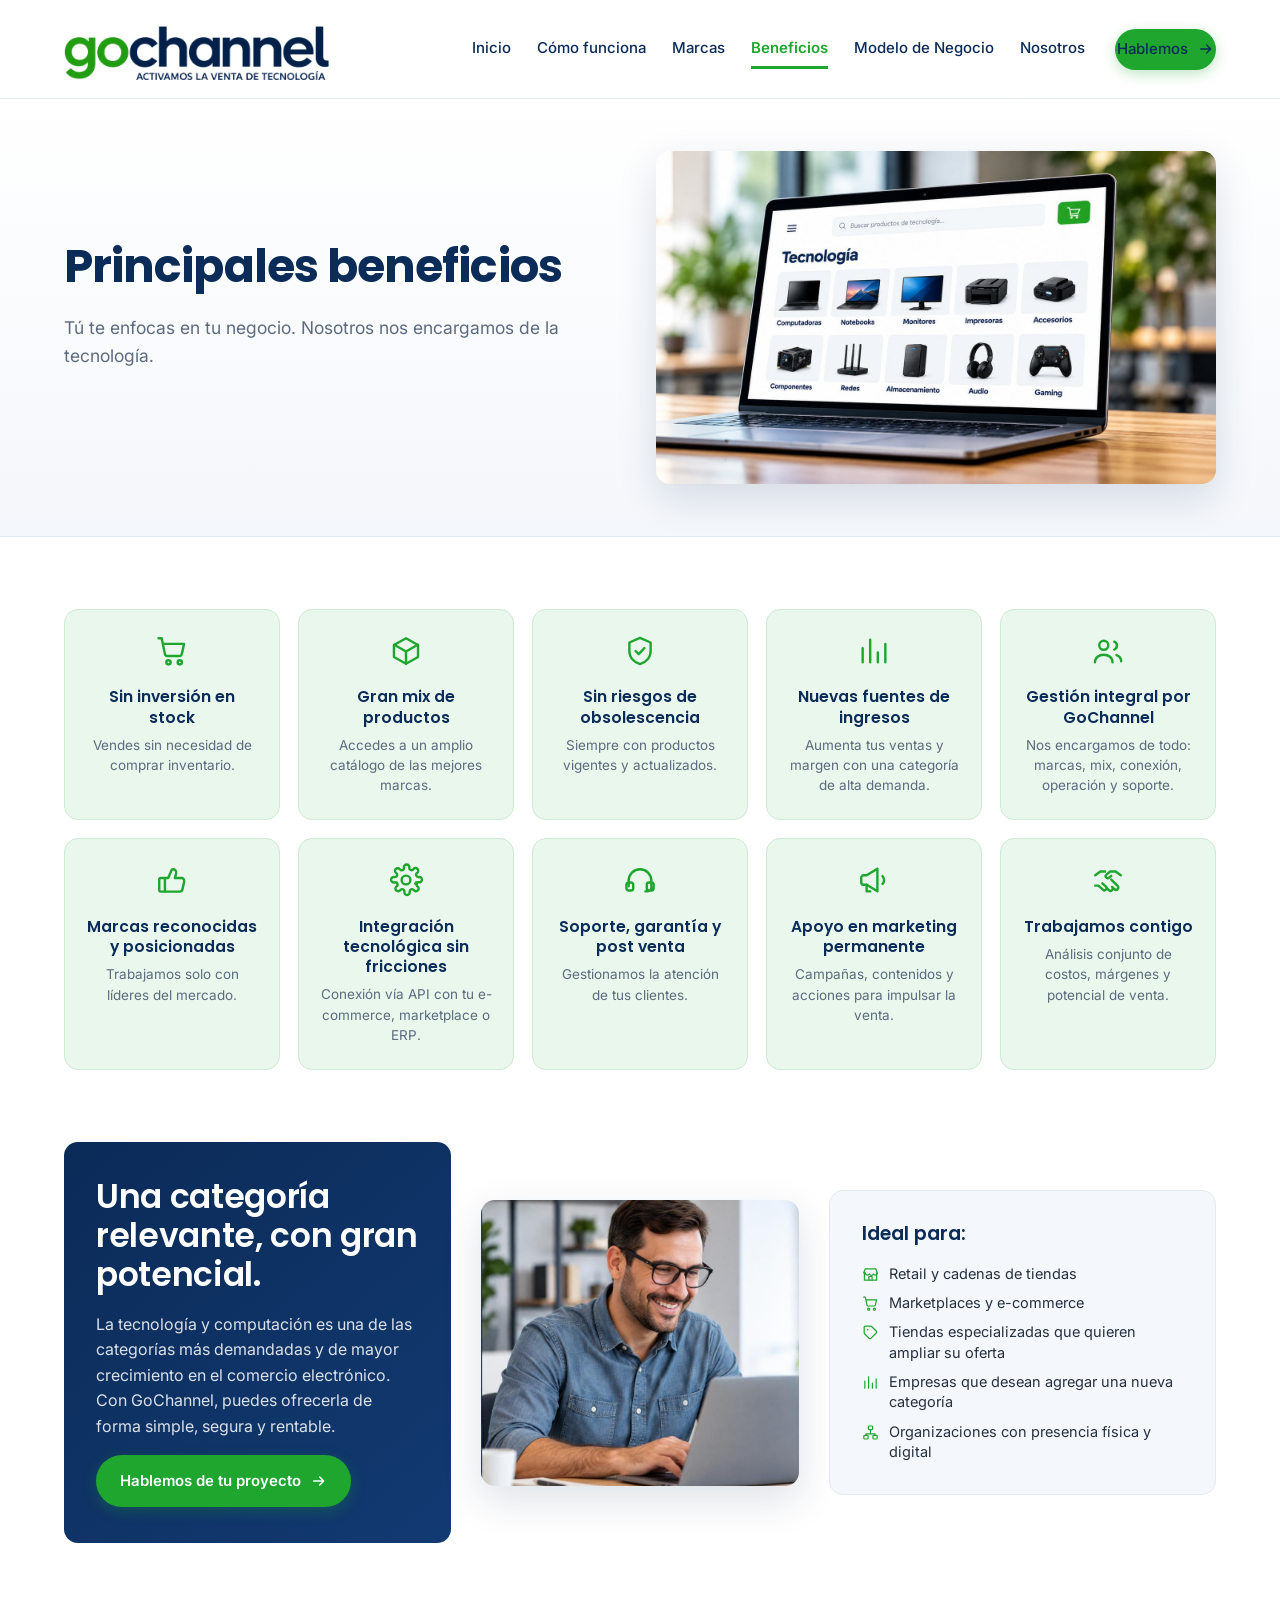
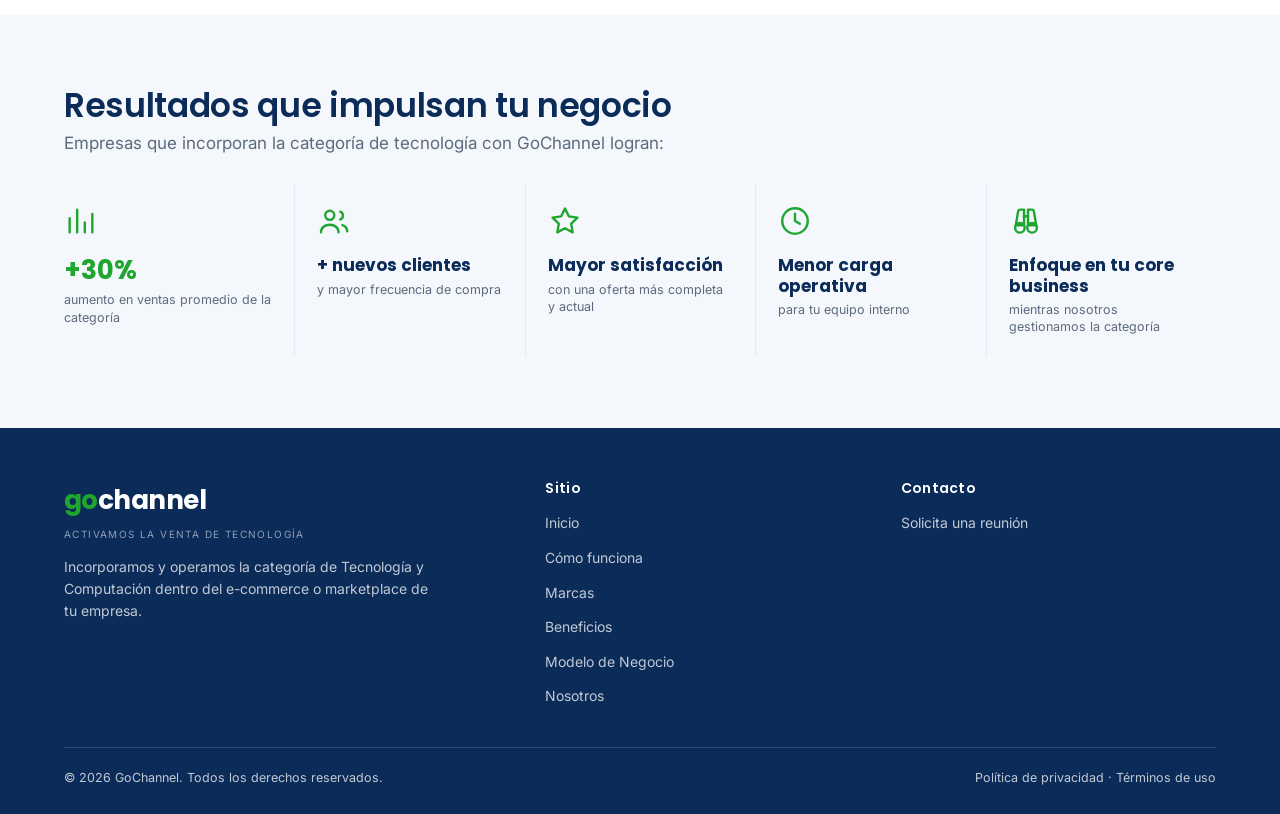
==== beneficios.html @ f011d355 "Sitio de GoChannel listo para gochannel.cl 6 páginas estáticas, canonical y Open Graph al dominio, r" ====
<!DOCTYPE html>
<html lang="es-CL">
<head>
<meta charset="utf-8">
<meta name="viewport" content="width=device-width, initial-scale=1">
<title>Beneficios — GoChannel</title>
<meta name="description" content="Sin inversión en stock, sin riesgos de obsolescencia y con gestión integral. Los beneficios de incorporar la categoría de tecnología con GoChannel.">
<link rel="canonical" href="https://gochannel.cl/beneficios.html">
<meta property="og:type" content="website">
<meta property="og:site_name" content="GoChannel">
<meta property="og:locale" content="es_CL">
<meta property="og:url" content="https://gochannel.cl/beneficios.html">
<meta property="og:title" content="Beneficios — GoChannel">
<meta property="og:description" content="Sin inversión en stock, sin riesgos de obsolescencia y con gestión integral. Los beneficios de incorporar la categoría de tecnología con GoChannel.">
<link rel="preconnect" href="https://fonts.googleapis.com">
<link rel="preconnect" href="https://fonts.gstatic.com" crossorigin>
<link href="https://fonts.googleapis.com/css2?family=Inter:wght@400;500;600;700&family=Poppins:wght@600;700&display=swap" rel="stylesheet">
<link rel="stylesheet" href="css/estilos.css">
<link rel="icon" href="img/favicon.ico" sizes="any">
<link rel="icon" type="image/png" href="img/favicon.png">
<link rel="apple-touch-icon" href="img/apple-touch-icon.png">
</head>
<body>
<!--SPRITE-->
<svg xmlns="http://www.w3.org/2000/svg" style="display:none" aria-hidden="true" focusable="false"><defs><g id="_s" fill="none" stroke="currentColor" stroke-width="1.7" stroke-linecap="round" stroke-linejoin="round"></g></defs>
<symbol id="i-check" viewBox="0 0 24 24"><circle cx="12" cy="12" r="10" fill="currentColor"/><path d="M7.6 12.3l3 3 5.8-6" fill="none" stroke="#fff" stroke-width="2.1" stroke-linecap="round" stroke-linejoin="round"/></symbol>
<symbol id="i-flecha" viewBox="0 0 24 24" fill="none" stroke="currentColor" stroke-width="2.1" stroke-linecap="round" stroke-linejoin="round"><path d="M4 12h15M13 6l6 6-6 6"/></symbol>
<symbol id="i-play" viewBox="0 0 24 24"><circle cx="12" cy="12" r="10" fill="currentColor"/><path d="M10 8.4l6 3.6-6 3.6z" fill="#fff"/></symbol>
<symbol id="i-carro" viewBox="0 0 24 24" fill="none" stroke="currentColor" stroke-width="1.7" stroke-linecap="round" stroke-linejoin="round"><path d="M2.5 3h2.2l2.3 11.2a1.6 1.6 0 0 0 1.6 1.3h8.7a1.6 1.6 0 0 0 1.6-1.3L20.5 7H6.2"/><circle cx="9.5" cy="20" r="1.5"/><circle cx="17.5" cy="20" r="1.5"/></symbol>
<symbol id="i-grafico" viewBox="0 0 24 24" fill="none" stroke="currentColor" stroke-width="1.7" stroke-linecap="round" stroke-linejoin="round"><path d="M4 20V10M9.3 20V4M14.7 20v-7M20 20V7"/></symbol>
<symbol id="i-personas" viewBox="0 0 24 24" fill="none" stroke="currentColor" stroke-width="1.7" stroke-linecap="round" stroke-linejoin="round"><circle cx="9" cy="8" r="3.2"/><path d="M2.8 20c0-3.3 2.8-5.4 6.2-5.4s6.2 2.1 6.2 5.4"/><path d="M16.4 5.4a3 3 0 0 1 0 5.6M18 14.9c2 .7 3.3 2.3 3.3 4.4"/></symbol>
<symbol id="i-tienda" viewBox="0 0 24 24" fill="none" stroke="currentColor" stroke-width="1.7" stroke-linecap="round" stroke-linejoin="round"><path d="M3.4 9.6V20h17.2V9.6"/><path d="M2.4 9.6 4.6 4h14.8l2.2 5.6a3 3 0 0 1-5.6 1.6 3 3 0 0 1-5.6 0 3 3 0 0 1-5.6-1.6Z"/><path d="M9.8 20v-5.2h4.4V20"/></symbol>
<symbol id="i-estrella" viewBox="0 0 24 24" fill="none" stroke="currentColor" stroke-width="1.7" stroke-linecap="round" stroke-linejoin="round"><path d="m12 3.2 2.7 5.5 6.1.9-4.4 4.3 1 6.1-5.4-2.9-5.4 2.9 1-6.1L3.2 9.6l6.1-.9z"/></symbol>
<symbol id="i-caja" viewBox="0 0 24 24" fill="none" stroke="currentColor" stroke-width="1.7" stroke-linecap="round" stroke-linejoin="round"><path d="M20.5 7.8v8.4L12 21l-8.5-4.8V7.8L12 3z"/><path d="m3.7 7.6 8.3 4.7 8.3-4.7M12 21v-8.7"/></symbol>
<symbol id="i-escudo" viewBox="0 0 24 24" fill="none" stroke="currentColor" stroke-width="1.7" stroke-linecap="round" stroke-linejoin="round"><path d="M12 2.8 4.5 6v6c0 4.5 3.1 7.9 7.5 9.2 4.4-1.3 7.5-4.7 7.5-9.2V6z"/><path d="m8.9 12 2.2 2.2 4-4.3"/></symbol>
<symbol id="i-reloj" viewBox="0 0 24 24" fill="none" stroke="currentColor" stroke-width="1.7" stroke-linecap="round" stroke-linejoin="round"><circle cx="12" cy="12" r="9"/><path d="M12 6.8V12l3.4 2"/></symbol>
<symbol id="i-megafono" viewBox="0 0 24 24" fill="none" stroke="currentColor" stroke-width="1.7" stroke-linecap="round" stroke-linejoin="round"><path d="M3 10.3v3.4a1.6 1.6 0 0 0 1.6 1.6h2.2L14.4 20V4L6.8 8.7H4.6A1.6 1.6 0 0 0 3 10.3Z"/><path d="M18 9.2a4 4 0 0 1 0 5.6M6.8 15.3V20h2.6"/></symbol>
<symbol id="i-pulgar" viewBox="0 0 24 24" fill="none" stroke="currentColor" stroke-width="1.7" stroke-linecap="round" stroke-linejoin="round"><path d="M7 10.6h2.3l2.6-6a2.3 2.3 0 0 1 3 2.9L14 10.6h4.6a2 2 0 0 1 2 2.4l-1.2 5.6a2 2 0 0 1-2 1.6H7"/><rect x="3" y="10.6" width="4" height="9.6" rx="1.1"/></symbol>
<symbol id="i-engranaje" viewBox="0 0 24 24" fill="none" stroke="currentColor" stroke-width="1.7" stroke-linecap="round" stroke-linejoin="round"><circle cx="12" cy="12" r="3.1"/><path d="M19.6 14.6a1.5 1.5 0 0 0 .3 1.7l.1.1a1.9 1.9 0 1 1-2.6 2.6l-.1-.1a1.6 1.6 0 0 0-2.7 1.1v.2a1.9 1.9 0 1 1-3.7 0V20a1.6 1.6 0 0 0-2.7-1.1l-.1.1a1.9 1.9 0 1 1-2.6-2.6l.1-.1a1.6 1.6 0 0 0-1.1-2.7H4A1.9 1.9 0 1 1 4 10h.2a1.6 1.6 0 0 0 1.1-2.7l-.1-.1a1.9 1.9 0 1 1 2.6-2.6l.1.1a1.6 1.6 0 0 0 2.7-1.1V3.4a1.9 1.9 0 1 1 3.7 0v.1a1.6 1.6 0 0 0 2.7 1.1l.1-.1a1.9 1.9 0 1 1 2.6 2.6l-.1.1a1.6 1.6 0 0 0 1.1 2.7h.2a1.9 1.9 0 1 1 0 3.7H20a1.6 1.6 0 0 0-1.5 1z"/></symbol>
<symbol id="i-soporte" viewBox="0 0 24 24" fill="none" stroke="currentColor" stroke-width="1.7" stroke-linecap="round" stroke-linejoin="round"><path d="M4 16.4v-4a8 8 0 0 1 16 0v4"/><path d="M20 17.4a2.6 2.6 0 0 1-2.6 2.6h-1.6M4 13.8h1.6a1.6 1.6 0 0 1 1.6 1.6v2.4A1.6 1.6 0 0 1 5.6 19.4H4a1.6 1.6 0 0 1-1.6-1.6v-2.4A1.6 1.6 0 0 1 4 13.8Zm14.4 0H20a1.6 1.6 0 0 1 1.6 1.6v2.4a1.6 1.6 0 0 1-1.6 1.6h-1.6a1.6 1.6 0 0 1-1.6-1.6v-2.4a1.6 1.6 0 0 1 1.6-1.6Z"/></symbol>
<symbol id="i-api" viewBox="0 0 24 24" fill="none" stroke="currentColor" stroke-width="1.7" stroke-linecap="round" stroke-linejoin="round"><circle cx="18.5" cy="5.5" r="2.6"/><circle cx="5.5" cy="12" r="2.6"/><circle cx="18.5" cy="18.5" r="2.6"/><path d="m7.9 10.8 8.2-4.1m0 10.6-8.2-4.1"/></symbol>
<symbol id="i-grilla" viewBox="0 0 24 24" fill="none" stroke="currentColor" stroke-width="1.7" stroke-linecap="round" stroke-linejoin="round"><rect x="3.2" y="3.2" width="7.4" height="7.4" rx="1.4"/><rect x="13.4" y="3.2" width="7.4" height="7.4" rx="1.4"/><rect x="3.2" y="13.4" width="7.4" height="7.4" rx="1.4"/><rect x="13.4" y="13.4" width="7.4" height="7.4" rx="1.4"/></symbol>
<symbol id="i-diana" viewBox="0 0 24 24" fill="none" stroke="currentColor" stroke-width="1.7" stroke-linecap="round" stroke-linejoin="round"><circle cx="12" cy="12" r="8.8"/><circle cx="12" cy="12" r="4.8"/><circle cx="12" cy="12" r="1.3" fill="currentColor" stroke="none"/></symbol>
<symbol id="i-acuerdo" viewBox="0 0 24 24" fill="none" stroke="currentColor" stroke-width="1.7" stroke-linecap="round" stroke-linejoin="round"><path d="m11 17.6 1.6 1.6a1.6 1.6 0 0 0 2.3-2.3M14.9 16.9l1.6 1.6a1.6 1.6 0 0 0 2.3-2.3l-4.5-4.5"/><path d="M21 8.6 17.4 6h-3.9l-2.6 2.2a1.4 1.4 0 0 0 1.8 2.2l1.6-1.3"/><path d="M3 8.6 6.6 6h3.3M3 16h2.2l3.2 2.8a1.5 1.5 0 0 0 2.2-2.1L8 14.4"/></symbol>
<symbol id="i-alcancia" viewBox="0 0 24 24" fill="none" stroke="currentColor" stroke-width="1.7" stroke-linecap="round" stroke-linejoin="round"><path d="M17.6 9.4A6.9 6.9 0 0 0 12.6 7.4H9.4A6.4 6.4 0 0 0 3 13.8c0 2.1 1 3.9 2.6 5.1V21h3v-1.4h4.8V21h3v-2.1a6.6 6.6 0 0 0 2.2-2.9H21v-4h-1.4a6.6 6.6 0 0 0-2-2.6Z"/><path d="M9.4 7.4A3.2 3.2 0 0 1 14 4.6M15.4 12.4h.01"/></symbol>
<symbol id="i-diamante" viewBox="0 0 24 24" fill="none" stroke="currentColor" stroke-width="1.7" stroke-linecap="round" stroke-linejoin="round"><path d="M6.4 3.6h11.2L21.4 9 12 20.6 2.6 9z"/><path d="M2.6 9h18.8M9 3.6 7.2 9l4.8 11.6M15 3.6 16.8 9 12 20.6"/></symbol>
<symbol id="i-globo" viewBox="0 0 24 24" fill="none" stroke="currentColor" stroke-width="1.7" stroke-linecap="round" stroke-linejoin="round"><circle cx="12" cy="12" r="9"/><path d="M3.2 12h17.6M12 3a14 14 0 0 1 0 18 14 14 0 0 1 0-18Z"/></symbol>
<symbol id="i-lupa" viewBox="0 0 24 24" fill="none" stroke="currentColor" stroke-width="1.9" stroke-linecap="round" stroke-linejoin="round"><circle cx="10.8" cy="10.8" r="6.8"/><path d="m20 20-4.4-4.4"/></symbol>
<symbol id="i-menu" viewBox="0 0 24 24" fill="none" stroke="currentColor" stroke-width="2" stroke-linecap="round"><path d="M4 7h16M4 12h16M4 17h16"/></symbol>
<symbol id="i-camion" viewBox="0 0 24 24" fill="none" stroke="currentColor" stroke-width="1.7" stroke-linecap="round" stroke-linejoin="round"><path d="M2.6 6.6h10.2v10H2.6zM12.8 10.2h3.6l3 3v3.4h-6.6z"/><circle cx="6.6" cy="18.4" r="1.7"/><circle cx="16.8" cy="18.4" r="1.7"/></symbol>
<symbol id="i-nube" viewBox="0 0 24 24" fill="none" stroke="currentColor" stroke-width="1.7" stroke-linecap="round" stroke-linejoin="round"><path d="M17.4 18.4H7a4.6 4.6 0 0 1-.5-9.2 6 6 0 0 1 11.5 1.5 4 4 0 0 1-.6 7.7Z"/></symbol>
<symbol id="i-datos" viewBox="0 0 24 24" fill="none" stroke="currentColor" stroke-width="1.7" stroke-linecap="round" stroke-linejoin="round"><ellipse cx="12" cy="5.8" rx="7.6" ry="3"/><path d="M4.4 5.8v12.4c0 1.7 3.4 3 7.6 3s7.6-1.3 7.6-3V5.8"/><path d="M4.4 12c0 1.7 3.4 3 7.6 3s7.6-1.3 7.6-3"/></symbol>
<symbol id="i-etiqueta" viewBox="0 0 24 24" fill="none" stroke="currentColor" stroke-width="1.7" stroke-linecap="round" stroke-linejoin="round"><path d="M20.4 12.4 12.6 20.2a1.8 1.8 0 0 1-2.6 0l-6.4-6.4a1.8 1.8 0 0 1-.5-1.3V4.6a1.6 1.6 0 0 1 1.6-1.6h7.6c.5 0 1 .2 1.3.5l6.8 6.8a1.8 1.8 0 0 1 0 2.1Z"/><circle cx="7.8" cy="7.8" r="1.2" fill="currentColor" stroke="none"/></symbol>
<symbol id="i-red" viewBox="0 0 24 24" fill="none" stroke="currentColor" stroke-width="1.7" stroke-linecap="round" stroke-linejoin="round"><rect x="9" y="2.8" width="6" height="5" rx="1.2"/><rect x="2.6" y="16.2" width="6" height="5" rx="1.2"/><rect x="15.4" y="16.2" width="6" height="5" rx="1.2"/><path d="M12 7.8v4.4M5.6 16.2v-2.2h12.8v2.2M12 12.2v1.8"/></symbol>
<symbol id="i-binoculares" viewBox="0 0 24 24" fill="none" stroke="currentColor" stroke-width="1.7" stroke-linecap="round" stroke-linejoin="round"><path d="M8.4 4h2.2v11H4.8l1.6-9.6A1.6 1.6 0 0 1 8.4 4ZM15.6 4h-2.2v11h5.8l-1.6-9.6A1.6 1.6 0 0 0 15.6 4Z"/><circle cx="7.7" cy="16.8" r="3.4"/><circle cx="16.3" cy="16.8" r="3.4"/><path d="M10.6 8.6h2.8"/></symbol>
<symbol id="i-notebook" viewBox="0 0 24 24" fill="none" stroke="currentColor" stroke-width="1.7" stroke-linecap="round" stroke-linejoin="round"><rect x="4.2" y="4.6" width="15.6" height="10.2" rx="1.4"/><path d="M2.4 17.8h19.2"/></symbol>
<symbol id="i-monitor" viewBox="0 0 24 24" fill="none" stroke="currentColor" stroke-width="1.7" stroke-linecap="round" stroke-linejoin="round"><rect x="2.8" y="3.8" width="18.4" height="12" rx="1.6"/><path d="M8.4 20.2h7.2M12 15.8v4.4"/></symbol>
<symbol id="i-torre" viewBox="0 0 24 24" fill="none" stroke="currentColor" stroke-width="1.7" stroke-linecap="round" stroke-linejoin="round"><rect x="6" y="2.8" width="12" height="18.4" rx="1.6"/><path d="M9 7h6M9 10.4h6M9 14h2.4"/></symbol>
<symbol id="i-impresora" viewBox="0 0 24 24" fill="none" stroke="currentColor" stroke-width="1.7" stroke-linecap="round" stroke-linejoin="round"><path d="M6.6 9V3.4h10.8V9"/><rect x="3" y="9" width="18" height="7" rx="1.6"/><path d="M6.6 13.4h10.8v7.2H6.6z"/></symbol>
<symbol id="i-audio" viewBox="0 0 24 24" fill="none" stroke="currentColor" stroke-width="1.7" stroke-linecap="round" stroke-linejoin="round"><path d="M4 15.6v-3.4a8 8 0 0 1 16 0v3.4"/><rect x="2.4" y="13.6" width="4.4" height="7" rx="1.6"/><rect x="17.2" y="13.6" width="4.4" height="7" rx="1.6"/></symbol>
<symbol id="i-router" viewBox="0 0 24 24" fill="none" stroke="currentColor" stroke-width="1.7" stroke-linecap="round" stroke-linejoin="round"><rect x="2.6" y="13.6" width="18.8" height="7" rx="1.6"/><path d="M6.4 17.2h.01M10 17.2h.01M8.4 10.4a5 5 0 0 1 7.2 0M5.6 7.2a9 9 0 0 1 12.8 0"/></symbol>
<symbol id="i-almacenamiento" viewBox="0 0 24 24" fill="none" stroke="currentColor" stroke-width="1.7" stroke-linecap="round" stroke-linejoin="round"><rect x="2.6" y="4.4" width="18.8" height="6.2" rx="1.6"/><rect x="2.6" y="13.4" width="18.8" height="6.2" rx="1.6"/><path d="M6.2 7.5h.01M6.2 16.5h.01"/></symbol>
<symbol id="i-gaming" viewBox="0 0 24 24" fill="none" stroke="currentColor" stroke-width="1.7" stroke-linecap="round" stroke-linejoin="round"><path d="M7 7.4h10a5 5 0 0 1 4.9 4l.7 4.2a2.6 2.6 0 0 1-4.7 1.9l-1.3-2H7.4l-1.3 2a2.6 2.6 0 0 1-4.7-1.9l.7-4.2a5 5 0 0 1 4.9-4Z"/><path d="M6.4 11.2v2.4M5.2 12.4h2.4M15.8 11.6h.01M18 13.4h.01"/></symbol>
<symbol id="i-accesorios" viewBox="0 0 24 24" fill="none" stroke="currentColor" stroke-width="1.7" stroke-linecap="round" stroke-linejoin="round"><rect x="6.6" y="2.8" width="10.8" height="18.4" rx="5.4"/><path d="M12 6.6v3.6"/></symbol>
<symbol id="i-camara" viewBox="0 0 24 24" fill="none" stroke="currentColor" stroke-width="1.7" stroke-linecap="round" stroke-linejoin="round"><circle cx="12" cy="10.6" r="6.6"/><circle cx="12" cy="10.6" r="2.6"/><path d="M8.8 17.8 8 21.2h8l-.8-3.4"/></symbol>
<symbol id="i-componentes" viewBox="0 0 24 24" fill="none" stroke="currentColor" stroke-width="1.7" stroke-linecap="round" stroke-linejoin="round"><rect x="7.4" y="7.4" width="9.2" height="9.2" rx="1.4"/><path d="M10 4v3.4M14 4v3.4M10 16.6V20M14 16.6V20M4 10h3.4M4 14h3.4M16.6 10H20M16.6 14H20"/></symbol>
<symbol id="i-teclado" viewBox="0 0 24 24" fill="none" stroke="currentColor" stroke-width="1.7" stroke-linecap="round" stroke-linejoin="round"><rect x="2.4" y="6.4" width="19.2" height="11.2" rx="1.8"/><path d="M6 10h.01M9.4 10h.01M12.8 10h.01M16.2 10h.01M18.4 10h.01M6 13.4h.01M8.4 13.4h.01M8.2 16h7.6"/></symbol>
<symbol id="i-codigo" viewBox="0 0 24 24" fill="none" stroke="currentColor" stroke-width="1.9" stroke-linecap="round" stroke-linejoin="round"><path d="m8 7-5 5 5 5M16 7l5 5-5 5M13.6 4.6l-3.2 14.8"/></symbol>
<symbol id="i-visto" viewBox="0 0 24 24" fill="none" stroke="currentColor" stroke-width="2.2" stroke-linecap="round" stroke-linejoin="round"><path d="m4.6 12.6 4.6 4.6L19.4 7"/></symbol>
</svg>
<!--/SPRITE-->

<header class="header">
  <div class="header-in">
    <a class="logo" href="index.html"><img src="img/logo.png" alt="GoChannel — activamos la venta de tecnología" width="265" height="72"></a>
    <button class="hamburguesa" aria-label="Abrir menú" aria-expanded="false"><svg><use href="#i-menu"></use></svg></button>
    <nav class="nav">
      <a href="index.html">Inicio</a>
      <a href="como-funciona.html">Cómo funciona</a>
      <a href="marcas.html">Marcas</a>
      <a href="beneficios.html" class="activo">Beneficios</a>
      <a href="modelo-de-negocio.html">Modelo de Negocio</a>
      <a href="nosotros.html">Nosotros</a>
      <a class="btn btn-verde" href="#contacto">Hablemos <svg><use href="#i-flecha"></use></svg></a>
    </nav>
  </div>
</header>

<main>

  <!-- Hero -->
  <section class="hero" style="padding:52px 0 52px">
    <div class="contenedor hero-grid">
      <div>
        <h1>Principales beneficios</h1>
        <p class="sub">Tú te enfocas en tu negocio. Nosotros nos encargamos de la tecnología.</p>
      </div>
      <img class="foto" src="img/notebook-tecnologia.jpg" alt="Notebook mostrando la categoría Tecnología en una tienda online" width="1400" height="832" style="max-width:560px;margin-left:auto">
    </div>
  </section>

  <!-- 10 beneficios -->
  <section class="seccion">
    <div class="contenedor">
      <div class="rejilla col-5">
        <div class="tarjeta tarjeta-pal">
          <svg class="ico ico-g"><use href="#i-carro"></use></svg>
          <h3>Sin inversión en stock</h3>
          <p>Vendes sin necesidad de comprar inventario.</p>
        </div>
        <div class="tarjeta tarjeta-pal">
          <svg class="ico ico-g"><use href="#i-caja"></use></svg>
          <h3>Gran mix de productos</h3>
          <p>Accedes a un amplio catálogo de las mejores marcas.</p>
        </div>
        <div class="tarjeta tarjeta-pal">
          <svg class="ico ico-g"><use href="#i-escudo"></use></svg>
          <h3>Sin riesgos de obsolescencia</h3>
          <p>Siempre con productos vigentes y actualizados.</p>
        </div>
        <div class="tarjeta tarjeta-pal">
          <svg class="ico ico-g"><use href="#i-grafico"></use></svg>
          <h3>Nuevas fuentes de ingresos</h3>
          <p>Aumenta tus ventas y margen con una categoría de alta demanda.</p>
        </div>
        <div class="tarjeta tarjeta-pal">
          <svg class="ico ico-g"><use href="#i-personas"></use></svg>
          <h3>Gestión integral por GoChannel</h3>
          <p>Nos encargamos de todo: marcas, mix, conexión, operación y soporte.</p>
        </div>
        <div class="tarjeta tarjeta-pal">
          <svg class="ico ico-g"><use href="#i-pulgar"></use></svg>
          <h3>Marcas reconocidas y posicionadas</h3>
          <p>Trabajamos solo con líderes del mercado.</p>
        </div>
        <div class="tarjeta tarjeta-pal">
          <svg class="ico ico-g"><use href="#i-engranaje"></use></svg>
          <h3>Integración tecnológica sin fricciones</h3>
          <p>Conexión vía API con tu e-commerce, marketplace o ERP.</p>
        </div>
        <div class="tarjeta tarjeta-pal">
          <svg class="ico ico-g"><use href="#i-soporte"></use></svg>
          <h3>Soporte, garantía y post venta</h3>
          <p>Gestionamos la atención de tus clientes.</p>
        </div>
        <div class="tarjeta tarjeta-pal">
          <svg class="ico ico-g"><use href="#i-megafono"></use></svg>
          <h3>Apoyo en marketing permanente</h3>
          <p>Campañas, contenidos y acciones para impulsar la venta.</p>
        </div>
        <div class="tarjeta tarjeta-pal">
          <svg class="ico ico-g"><use href="#i-acuerdo"></use></svg>
          <h3>Trabajamos contigo</h3>
          <p>Análisis conjunto de costos, márgenes y potencial de venta.</p>
        </div>
      </div>
    </div>
  </section>

  <!-- Categoría relevante / Ideal para -->
  <section class="seccion" style="padding-top:0">
    <div class="contenedor foto-medio">
      <div class="caja-navy">
        <h2>Una categoría relevante, con gran potencial.</h2>
        <p>La tecnología y computación es una de las categorías más demandadas y de mayor crecimiento en el comercio electrónico. Con GoChannel, puedes ofrecerla de forma simple, segura y rentable.</p>
        <a class="btn btn-verde" href="#contacto">Hablemos de tu proyecto <svg><use href="#i-flecha"></use></svg></a>
      </div>
      <img class="foto" src="img/hombre-notebook.jpg" alt="Profesional sonriendo mientras trabaja en su notebook" width="858" height="784" loading="lazy">
      <div class="caja-sup">
        <h3 style="margin-bottom:18px">Ideal para:</h3>
        <ul class="checks">
          <li><svg><use href="#i-tienda"></use></svg> Retail y cadenas de tiendas</li>
          <li><svg><use href="#i-carro"></use></svg> Marketplaces y e-commerce</li>
          <li><svg><use href="#i-etiqueta"></use></svg> Tiendas especializadas que quieren ampliar su oferta</li>
          <li><svg><use href="#i-grafico"></use></svg> Empresas que desean agregar una nueva categoría</li>
          <li><svg><use href="#i-red"></use></svg> Organizaciones con presencia física y digital</li>
        </ul>
      </div>
    </div>
  </section>

  <!-- Resultados -->
  <section class="seccion seccion-sup">
    <div class="contenedor">
      <h2 style="margin-bottom:4px">Resultados que impulsan tu negocio</h2>
      <p class="sub">Empresas que incorporan la categoría de tecnología con GoChannel logran:</p>
      <div class="resultados" style="margin-top:26px">
        <!-- PENDIENTE: respaldo documental del +30%. Sin respaldo, esta cifra no debe publicarse. -->
        <div class="resultado">
          <svg class="ico ico-g"><use href="#i-grafico"></use></svg>
          <b class="cifra">+30%</b>
          <span>aumento en ventas promedio de la categoría</span>
        </div>
        <div class="resultado">
          <svg class="ico ico-g"><use href="#i-personas"></use></svg>
          <b>+ nuevos clientes</b>
          <span>y mayor frecuencia de compra</span>
        </div>
        <div class="resultado">
          <svg class="ico ico-g"><use href="#i-estrella"></use></svg>
          <b>Mayor satisfacción</b>
          <span>con una oferta más completa y actual</span>
        </div>
        <div class="resultado">
          <svg class="ico ico-g"><use href="#i-reloj"></use></svg>
          <b>Menor carga operativa</b>
          <span>para tu equipo interno</span>
        </div>
        <div class="resultado">
          <svg class="ico ico-g"><use href="#i-binoculares"></use></svg>
          <b>Enfoque en tu core business</b>
          <span>mientras nosotros gestionamos la categoría</span>
        </div>
      </div>
    </div>
  </section>

</main>

<footer class="footer">
  <div class="contenedor">
    <div class="footer-grid">
      <div>
        <div class="footer-logo">go<span>channel</span></div>
        <div class="footer-tag">Activamos la venta de tecnología</div>
        <p style="margin-top:14px">Incorporamos y operamos la categoría de Tecnología y Computación dentro del e-commerce o marketplace de tu empresa.</p>
      </div>
      <div>
        <h4>Sitio</h4>
        <ul>
          <li><a href="index.html">Inicio</a></li>
          <li><a href="como-funciona.html">Cómo funciona</a></li>
          <li><a href="marcas.html">Marcas</a></li>
          <li><a href="beneficios.html">Beneficios</a></li>
          <li><a href="modelo-de-negocio.html">Modelo de Negocio</a></li>
          <li><a href="nosotros.html">Nosotros</a></li>
        </ul>
      </div>
      <div>
        <h4>Contacto</h4>
        <ul>
          <li><a href="#contacto">Solicita una reunión</a></li>
          <!-- PENDIENTE: correo, teléfono y dirección definitivos de GoChannel. -->
        </ul>
      </div>
    </div>
    <div class="footer-bajo">
      <span>© 2026 GoChannel. Todos los derechos reservados.</span>
      <span>Política de privacidad · Términos de uso</span>
    </div>
  </div>
</footer>

<!-- Modal de contacto -->
<div class="modal" id="modal-contacto" role="dialog" aria-modal="true" aria-labelledby="modal-titulo">
  <div class="modal-caja">
    <button class="modal-cerrar" data-cerrar aria-label="Cerrar">&times;</button>
    <h2 id="modal-titulo">Hablemos</h2>
    <p class="sub" style="font-size:15px">Cuéntanos de tu negocio y te contactamos para revisar cómo incorporar la categoría de tecnología.</p>
    <form>
      <div class="campo"><label for="c-nombre">Nombre</label><input id="c-nombre" name="nombre" required></div>
      <div class="campo"><label for="c-empresa">Empresa</label><input id="c-empresa" name="empresa" required></div>
      <div class="campo"><label for="c-correo">Correo</label><input id="c-correo" name="correo" type="email" required></div>
      <div class="campo"><label for="c-fono">Teléfono (opcional)</label><input id="c-fono" name="telefono" type="tel"></div>
      <div class="campo">
        <label for="c-canal">Canal de venta</label>
        <select id="c-canal" name="canal">
          <option>E-commerce propio</option>
          <option>Marketplace</option>
          <option>Tienda física</option>
          <option>Aún por definir</option>
        </select>
      </div>
      <div class="campo"><label for="c-mensaje">Mensaje</label><textarea id="c-mensaje" name="mensaje"></textarea></div>
      <button class="btn btn-verde" type="submit">Enviar solicitud <svg><use href="#i-flecha"></use></svg></button>
    </form>
    <div class="modal-ok">Gracias. Recibimos tu solicitud y te contactaremos a la brevedad.</div>
  </div>
</div>

<script src="js/sitio.js"></script>
</body>
</html>
---- css/estilos.css ----
/* GoChannel — hoja de estilos única
   Paleta y tokens según la especificación (§4.2). */

:root{
  --navy:#0B2B58;
  --navy-2:#123a72;
  --verde:#1EA62F;
  --verde-osc:#17871f;
  --verde-pal:#EAF7EC;
  --sup:#F4F7FB;
  --borde:#E3EAF2;
  --txt:#26313F;
  --txt-2:#5C6B7E;
  --r:14px;
  --r-s:10px;
  --sombra:0 6px 24px rgba(11,43,88,.08);
  --sombra-f:0 14px 40px rgba(11,43,88,.14);
  --max:1200px;
}

*,*::before,*::after{box-sizing:border-box}
html{scroll-behavior:smooth}
body{
  margin:0;
  font-family:'Inter',-apple-system,'Segoe UI',Roboto,sans-serif;
  font-size:16px;
  line-height:1.6;
  color:var(--txt);
  background:#fff;
  -webkit-font-smoothing:antialiased;
}
img{max-width:100%;display:block}
a{color:inherit}

h1,h2,h3,h4{
  font-family:'Poppins',-apple-system,'Segoe UI',Roboto,sans-serif;
  color:var(--navy);
  line-height:1.18;
  margin:0 0 .5em;
  font-weight:600;
}
h1{font-size:clamp(30px,4.2vw,46px);font-weight:700;letter-spacing:-.02em}
h2{font-size:clamp(24px,2.8vw,33px);letter-spacing:-.01em}
h3{font-size:19px}
p{margin:0 0 1em}
.ac{color:var(--verde)}
.sub{color:var(--txt-2);font-size:17px;max-width:62ch}
.eyebrow{
  font-size:12px;font-weight:700;letter-spacing:.12em;text-transform:uppercase;
  color:var(--verde);margin:0 0 .4em;font-family:'Inter',sans-serif;
}

.contenedor{max-width:var(--max);margin:0 auto;padding:0 24px}
.seccion{padding:72px 0}
.seccion-sup{background:var(--sup)}
.centro{text-align:center}
.centro .sub{margin-left:auto;margin-right:auto}

/* ---------- Header ---------- */
.header{
  position:sticky;top:0;z-index:60;background:rgba(255,255,255,.96);
  backdrop-filter:blur(8px);border-bottom:1px solid var(--borde);
}
.header-in{
  max-width:var(--max);margin:0 auto;padding:0 24px;height:98px;
  display:flex;align-items:center;gap:28px;
}
.logo img{width:265px;height:auto}
.nav{display:flex;align-items:center;gap:26px;margin-left:auto}
.nav a{
  text-decoration:none;font-size:15px;font-weight:500;color:var(--navy);
  padding:6px 0;border-bottom:3px solid transparent;white-space:nowrap;
}
.nav a:hover{color:var(--verde)}
.nav a.activo{color:var(--verde);font-weight:600;border-bottom-color:var(--verde)}
.header .btn{margin-left:4px}
.hamburguesa{
  display:none;margin-left:auto;background:none;border:0;cursor:pointer;
  padding:8px;color:var(--navy);
}
.hamburguesa svg{width:26px;height:26px}

/* ---------- Botones ---------- */
.btn{
  display:inline-flex;align-items:center;gap:10px;
  padding:12px 22px;border-radius:999px;border:2px solid transparent;
  font-family:'Inter',sans-serif;font-size:15px;font-weight:600;
  text-decoration:none;cursor:pointer;transition:.18s;white-space:nowrap;
}
.btn svg{width:16px;height:16px;flex:none}
.btn-verde{background:var(--verde);color:#fff;box-shadow:0 4px 14px rgba(30,166,47,.28)}
.btn-verde:hover{background:var(--verde-osc);transform:translateY(-1px)}
.btn-linea{background:#fff;color:var(--navy);border-color:var(--borde)}
.btn-linea:hover{border-color:var(--verde);color:var(--verde)}
.btn-linea-b{background:transparent;color:#fff;border-color:rgba(255,255,255,.45)}
.btn-linea-b:hover{border-color:#fff;background:rgba(255,255,255,.1)}
.btn:focus-visible{outline:3px solid #8fd79a;outline-offset:2px}
.enlace-mas{
  color:var(--verde);font-weight:600;font-size:14px;text-decoration:none;
  display:inline-flex;align-items:center;gap:7px;
}
.enlace-mas:hover{text-decoration:underline}
.enlace-mas svg{width:14px;height:14px}

/* ---------- Iconos ---------- */
.ico{width:26px;height:26px;color:var(--verde);flex:none}
.ico-g{width:34px;height:34px}
.ico-xs{width:17px;height:17px}

/* ---------- Hero ---------- */
.hero{
  background:linear-gradient(180deg,#fff 0%,var(--sup) 100%);
  border-bottom:1px solid var(--borde);
  padding:60px 0 68px;
}
.hero-grid{display:grid;grid-template-columns:1fr 1.05fr;gap:48px;align-items:center}
.hero h1{margin-bottom:.45em}
.hero .sub{font-size:17.5px;margin-bottom:26px}
.hero-botones{display:flex;flex-wrap:wrap;gap:14px;margin-top:28px}

.minis{display:flex;flex-wrap:wrap;gap:26px;margin:24px 0 0}
.mini{display:flex;align-items:center;gap:11px;font-size:13.5px;line-height:1.35}
.mini strong{display:block;font-weight:600;color:var(--navy);font-size:14px}
.mini span{color:var(--txt-2)}

.hero-visual{display:flex;align-items:stretch;gap:0}
.hero-visual .mock{flex:1;min-width:0}

/* ---------- Maqueta de catálogo ---------- */
.mock{
  background:#fff;border:1px solid var(--borde);border-radius:var(--r);
  box-shadow:var(--sombra-f);padding:14px;
}
.mock-top{display:flex;align-items:center;gap:10px;margin-bottom:14px}
.mock-lineas{display:flex;flex-direction:column;gap:3px;flex:none}
.mock-lineas i{display:block;width:15px;height:2px;background:#9aa8ba;border-radius:2px}
.mock-buscar{
  flex:1;height:26px;border:1px solid var(--borde);border-radius:999px;
  display:flex;align-items:center;padding:0 12px;font-size:10.5px;color:#93a1b3;
  background:#fbfcfe;min-width:0;overflow:hidden;white-space:nowrap;
}
.mock-cart{
  width:26px;height:26px;border-radius:7px;background:var(--verde);color:#fff;
  display:flex;align-items:center;justify-content:center;flex:none;
}
.mock-cart svg{width:14px;height:14px}
.mock h3{font-size:16px;margin:0 0 12px}
.mock-banner{
  border-radius:var(--r-s);padding:16px 18px;margin-bottom:14px;color:#fff;
  background:linear-gradient(120deg,#0e2f5e,#1d5aa8);
}
.mock-banner b{display:block;font-family:'Poppins',sans-serif;font-size:17px;line-height:1.2}
.mock-banner span{font-size:10.5px;opacity:.82;display:block;margin-top:4px}
.mock-banner i{
  display:inline-block;margin-top:9px;background:var(--verde);color:#fff;
  font-size:9.5px;font-style:normal;padding:4px 10px;border-radius:999px;font-weight:600;
}
.mock-grid{display:grid;grid-template-columns:repeat(5,1fr);gap:8px}
.mock-item{
  background:var(--sup);border:1px solid var(--borde);border-radius:9px;
  padding:10px 4px 7px;text-align:center;
}
.mock-item svg{width:24px;height:24px;color:var(--navy);margin:0 auto 5px;display:block}
.mock-item span{font-size:8.5px;color:var(--txt-2);display:block;line-height:1.2}
.mock-base{
  height:9px;margin:0 auto;width:86%;border-radius:0 0 9px 9px;
  background:linear-gradient(180deg,#dde5ef,#c6d2e0);
}

/* ---------- Panel oscuro lateral ---------- */
.panel-navy{
  background:var(--navy);color:#fff;border-radius:var(--r);padding:22px 20px;
  box-shadow:var(--sombra-f);align-self:center;flex:none;width:238px;
  margin-left:-26px;position:relative;z-index:2;
}
.panel-navy h3{color:#fff;font-size:17px;line-height:1.25;margin-bottom:14px}
.panel-navy p{font-size:14px;color:rgba(255,255,255,.85);margin:0}

/* ---------- Listas con check ---------- */
.checks{list-style:none;margin:0;padding:0;display:grid;gap:9px}
.checks li{display:flex;align-items:flex-start;gap:10px;font-size:14.5px;line-height:1.4}
.checks svg{width:17px;height:17px;color:var(--verde);flex:none;margin-top:2px}
.panel-navy .checks li{font-size:13px;color:rgba(255,255,255,.92)}
.checks-2{grid-template-columns:1fr 1fr;gap:9px 26px}

/* ---------- Franja de marcas ---------- */
.franja-marcas{padding:34px 0;border-bottom:1px solid var(--borde)}
.franja-cab{display:flex;align-items:baseline;justify-content:space-between;gap:16px;margin-bottom:20px}
.franja-cab p{
  margin:0;font-size:12px;font-weight:700;letter-spacing:.1em;
  text-transform:uppercase;color:var(--txt-2);
}
.marcas-fila{
  display:flex;flex-wrap:wrap;align-items:center;justify-content:space-between;gap:18px 26px;
}
.marca{
  font-family:'Poppins',sans-serif;font-weight:600;font-size:19px;color:var(--navy);
  letter-spacing:-.01em;opacity:.78;transition:.2s;
}
.marca:hover{opacity:1}
.marcas-fila .marca{opacity:1}
.marcas-fila{gap:18px}
.marcas-fila .marca img{width:88px;height:30px;object-fit:contain}
.marcas-fila .marca-ico img{height:38px}
@media (max-width:1024px){
  .marcas-fila{display:grid;grid-template-columns:repeat(6,1fr);justify-items:center;gap:22px 12px}
}
@media (max-width:760px){
  .marcas-fila{grid-template-columns:repeat(3,1fr)}
}
.marcas-grid{display:grid;grid-template-columns:repeat(7,1fr);gap:14px}
.marcas-grid .marca{
  background:#fff;border:1px solid var(--borde);border-radius:var(--r-s);
  height:84px;display:flex;align-items:center;justify-content:center;
  font-size:17px;text-align:center;padding:8px;opacity:1;
}
.marcas-grid .marca:hover{border-color:var(--verde);box-shadow:var(--sombra)}
.marcas-grid .marca img{width:76%;height:40px;object-fit:contain}
.marcas-grid .marca-ico img{height:52px}
.marcas-grid .marca-ancha img{width:90%;height:44px}
.buscador{
  display:flex;align-items:center;gap:9px;border:1px solid var(--borde);
  background:#fff;border-radius:var(--r-s);padding:9px 14px;width:230px;
}
.buscador input{border:0;outline:0;font:inherit;font-size:14px;width:100%;color:var(--txt)}
.buscador svg{width:16px;height:16px;color:var(--txt-2);flex:none}

/* ---------- Tarjetas ---------- */
.rejilla{display:grid;gap:18px}
.col-2{grid-template-columns:repeat(2,1fr)}
.col-3{grid-template-columns:repeat(3,1fr)}
.col-4{grid-template-columns:repeat(4,1fr)}
.col-5{grid-template-columns:repeat(5,1fr)}

.tarjeta{
  background:#fff;border:1px solid var(--borde);border-radius:var(--r);
  padding:24px 20px;text-align:center;transition:.2s;
}
.tarjeta:hover{box-shadow:var(--sombra);transform:translateY(-2px)}
.tarjeta .ico-g{margin:0 auto 12px}
.tarjeta h3{font-size:15.5px;margin-bottom:7px;line-height:1.3}
.tarjeta p{font-size:13.5px;color:var(--txt-2);margin:0;line-height:1.5}
.tarjeta-pal{background:var(--verde-pal);border-color:#cfe9d4}

.tarjeta-izq{text-align:left}
.tarjeta-izq .ico-g{margin:0 0 12px}

/* ---------- Franja de beneficios ---------- */
.franja-benef{
  display:grid;grid-template-columns:repeat(7,1fr);
  background:var(--sup);border:1px solid var(--borde);border-radius:var(--r);overflow:hidden;
}
.franja-benef div{
  padding:22px 14px;text-align:center;border-right:1px solid var(--borde);
  font-size:13px;line-height:1.35;color:var(--txt-2);font-weight:500;
}
.franja-benef div:last-child{border-right:0}
.franja-benef .ico-g{margin:0 auto 10px}

/* ---------- Proceso ---------- */
.proceso{display:flex;align-items:flex-start;gap:0;flex-wrap:nowrap}
.paso{text-align:center;flex:1;min-width:0;padding:0 4px}
.paso-num{
  width:24px;height:24px;border-radius:50%;background:var(--navy);color:#fff;
  font-size:11px;font-weight:700;display:flex;align-items:center;justify-content:center;
  margin:0 auto 10px;font-family:'Inter',sans-serif;
}
.paso .ico-g{margin:0 auto 9px}
.paso p{font-size:12px;line-height:1.35;color:var(--txt-2);margin:0;font-weight:500}
.flecha{color:#b9c6d6;flex:none;align-self:center;margin-top:8px}
.flecha svg{width:16px;height:16px}

/* ---------- Banner CTA ---------- */
.banner{
  background:linear-gradient(115deg,var(--navy) 0%,var(--navy-2) 100%);
  border-radius:var(--r);color:#fff;padding:44px;
  display:grid;grid-template-columns:1.25fr 1fr;gap:40px;align-items:center;
}
.banner h2{color:#fff}
.banner p{color:rgba(255,255,255,.85);margin-bottom:24px}
.banner .checks li{color:rgba(255,255,255,.92)}
.banner-lista{list-style:none;margin:0;padding:0;display:grid;gap:16px}
.banner-lista li{display:flex;align-items:center;gap:13px;font-size:15px;font-weight:500}
.banner-lista svg{width:26px;height:26px;color:#4ade6a;flex:none}

/* ---------- Bloque dos columnas ---------- */
.dos-col{display:grid;grid-template-columns:1fr 1fr;gap:34px;align-items:center}
.caja-navy{
  background:linear-gradient(140deg,var(--navy),var(--navy-2));color:#fff;
  border-radius:var(--r);padding:36px 32px;
}
.caja-navy h2,.caja-navy h3{color:#fff}
.caja-navy p{color:rgba(255,255,255,.85)}
.caja-sup{background:var(--sup);border:1px solid var(--borde);border-radius:var(--r);padding:32px}

/* ---------- Flujo del modelo ---------- */
.flujo{display:flex;align-items:stretch;gap:12px}
.flujo-caja{
  flex:1;min-width:0;background:#fff;border:1px solid var(--borde);
  border-radius:var(--r);padding:20px 18px;
}
.flujo-caja h3{font-size:16px;margin-bottom:6px}
.flujo-caja p{font-size:13px;color:var(--txt-2);margin:0 0 10px}
.flujo-caja ul{margin:0;padding-left:16px;font-size:12.5px;color:var(--txt-2);line-height:1.7}
.flujo-caja ul li::marker{color:var(--verde)}
.flujo-logo{
  font-family:'Poppins',sans-serif;font-weight:700;font-size:24px;
  color:var(--verde);letter-spacing:-.02em;margin-bottom:2px;
}
.flujo-logo span{color:var(--navy)}
.flujo-mini{font-size:11.5px;color:var(--txt-2);margin-bottom:10px;display:block}
.flujo-flecha{align-self:center;color:var(--verde);flex:none}
.flujo-flecha svg{width:22px;height:22px}
.flujo-marcas{display:flex;flex-wrap:wrap;gap:6px;margin-top:12px}
.flujo-marcas span{
  background:var(--sup);border:1px solid var(--borde);border-radius:6px;
  padding:4px 8px;font-size:10.5px;font-weight:600;color:var(--navy);
}

/* ---------- Etapas ---------- */
.etapa{background:#fff;border:1px solid var(--borde);border-radius:var(--r);padding:24px}
.etapa-cab{display:flex;align-items:center;gap:12px;margin-bottom:8px}
.etapa-num{
  width:30px;height:30px;border-radius:50%;display:flex;align-items:center;
  justify-content:center;font-weight:700;font-size:14px;color:#fff;flex:none;
  font-family:'Inter',sans-serif;
}
.etapa-num.gris{background:#98a7b8}
.etapa-num.verde{background:var(--verde)}
.etapa h3{margin:0;font-size:17px}
.etapa p{font-size:14px;color:var(--txt-2)}
.nota-verde{
  background:var(--verde-pal);border-radius:var(--r-s);padding:14px 16px;
  display:flex;align-items:center;gap:13px;font-size:13.5px;font-weight:600;color:var(--navy);
}
.nota-verde svg{width:26px;height:26px;color:var(--verde);flex:none}

/* ---------- Resultados ---------- */
.resultados{display:grid;grid-template-columns:repeat(5,1fr);gap:0}
.resultado{padding:20px 22px;border-left:1px solid var(--borde)}
.resultado:first-child{border-left:0;padding-left:0}
.resultado .ico-g{margin-bottom:10px}
.resultado b{display:block;font-family:'Poppins',sans-serif;font-size:17px;color:var(--navy);line-height:1.2}
.resultado .cifra{font-size:26px;color:var(--verde);font-weight:700}
.resultado span{font-size:12.5px;color:var(--txt-2);display:block;margin-top:5px;line-height:1.4}

/* ---------- Perfiles ---------- */
.perfil{
  display:grid;grid-template-columns:132px 1fr;gap:26px;align-items:start;
  background:#fff;border:1px solid var(--borde);border-radius:var(--r);padding:24px;
}
.perfil + .perfil{margin-top:18px}
.perfil img{width:132px;height:170px;object-fit:cover;border-radius:var(--r-s);background:var(--sup)}
.perfil h3{font-size:22px;margin-bottom:2px}
.perfil .cargo{color:var(--txt-2);font-size:14.5px;margin-bottom:14px}
.perfil ul{list-style:none;margin:0;padding:0;display:grid;gap:7px}
.perfil ul li{display:flex;align-items:flex-start;gap:10px;font-size:14px;line-height:1.45}
.perfil ul li::before{
  content:"";width:7px;height:7px;border-radius:50%;background:var(--verde);
  flex:none;margin-top:8px;
}
.perfil .resumen{
  margin-top:16px;background:var(--sup);border-radius:var(--r-s);padding:14px 16px;
}
.perfil .resumen b{font-size:13px;color:var(--navy);display:block;margin-bottom:6px}
.perfil .resumen ul li::before{background:#b9c6d6;width:6px;height:6px;margin-top:8px}
.perfil .resumen ul li{font-size:13.5px;color:var(--txt-2)}
.perfil a{color:var(--verde)}

.badges{display:flex;flex-wrap:wrap;gap:12px;margin-top:24px}
.badge{
  display:flex;align-items:center;gap:10px;background:#fff;border:1px solid var(--borde);
  border-radius:999px;padding:9px 18px 9px 12px;font-size:13px;font-weight:600;
  color:var(--navy);line-height:1.25;box-shadow:var(--sombra);
}

/* ---------- Footer ---------- */
.footer{background:var(--navy);color:rgba(255,255,255,.75);padding:52px 0 26px}
.footer-grid{display:grid;grid-template-columns:1.4fr 1fr 1fr;gap:40px}
.footer h4{color:#fff;font-size:14px;margin:0 0 14px;letter-spacing:.02em}
.footer p{font-size:14px;margin:0 0 10px;max-width:42ch}
.footer ul{list-style:none;margin:0;padding:0;display:grid;gap:9px}
.footer a{color:rgba(255,255,255,.75);text-decoration:none;font-size:14px}
.footer a:hover{color:#fff}
.footer-logo{
  font-family:'Poppins',sans-serif;font-weight:700;font-size:26px;
  color:var(--verde);letter-spacing:-.02em;margin-bottom:4px;
}
.footer-logo span{color:#fff}
.footer-tag{font-size:10px;letter-spacing:.14em;text-transform:uppercase;color:rgba(255,255,255,.55)}
.footer-bajo{
  border-top:1px solid rgba(255,255,255,.14);margin-top:38px;padding-top:20px;
  display:flex;flex-wrap:wrap;gap:12px;justify-content:space-between;font-size:12.5px;
}

/* ---------- Modal de contacto ---------- */
.modal{
  position:fixed;inset:0;z-index:90;background:rgba(11,43,88,.55);
  display:none;align-items:center;justify-content:center;padding:20px;
}
.modal.abierto{display:flex}
.modal-caja{
  background:#fff;border-radius:var(--r);max-width:520px;width:100%;
  padding:32px;box-shadow:var(--sombra-f);max-height:92vh;overflow:auto;
}
.modal-caja h2{font-size:25px;margin-bottom:6px}
.modal-cerrar{
  float:right;background:none;border:0;font-size:26px;line-height:1;cursor:pointer;
  color:var(--txt-2);padding:0 4px;
}
.campo{margin-bottom:14px}
.campo label{display:block;font-size:13.5px;font-weight:600;color:var(--navy);margin-bottom:5px}
.campo input,.campo textarea,.campo select{
  width:100%;border:1px solid var(--borde);border-radius:var(--r-s);
  padding:11px 13px;font:inherit;font-size:15px;color:var(--txt);background:#fff;
}
.campo input:focus,.campo textarea:focus,.campo select:focus{
  outline:0;border-color:var(--verde);box-shadow:0 0 0 3px rgba(30,166,47,.14);
}
.campo textarea{min-height:96px;resize:vertical}
.modal-ok{
  display:none;background:var(--verde-pal);border-radius:var(--r-s);
  padding:16px;font-size:14.5px;color:var(--navy);font-weight:500;
}

/* ---------- Responsive ---------- */
@media (max-width:1024px){
  .hero-grid,.dos-col{grid-template-columns:1fr;gap:34px}
  .panel-navy{width:100%;margin-left:0;margin-top:16px}
  .hero-visual{flex-direction:column}
  .marcas-grid{grid-template-columns:repeat(4,1fr)}
  .col-5{grid-template-columns:repeat(3,1fr)}
  .col-4{grid-template-columns:repeat(2,1fr)}
  .franja-benef{grid-template-columns:repeat(4,1fr)}
  .franja-benef div{border-bottom:1px solid var(--borde)}
  .resultados{grid-template-columns:repeat(3,1fr)}
  .resultado{border-left:0;padding-left:0;padding-right:20px}
  .proceso{flex-wrap:wrap;gap:20px 0}
  .paso{flex:0 0 25%}
  .flecha{display:none}
  .flujo{flex-direction:column}
  .flujo-flecha{transform:rotate(90deg);align-self:center}
  .banner{grid-template-columns:1fr;padding:34px 28px}
}
@media (max-width:760px){
  .seccion{padding:52px 0}
  .nav{
    position:absolute;top:80px;left:0;right:0;background:#fff;flex-direction:column;
    align-items:stretch;gap:0;padding:8px 24px 20px;border-bottom:1px solid var(--borde);
    box-shadow:var(--sombra);display:none;
  }
  .nav.abierta{display:flex}
  .nav a{padding:12px 0;border-bottom:1px solid var(--borde)}
  .nav a.activo{border-bottom-color:var(--borde);color:var(--verde)}
  .nav .btn{margin:14px 0 0;justify-content:center}
  .hamburguesa{display:block}
  .header-in{position:relative;height:80px}
  .logo img{width:205px}
  .col-2,.col-3,.col-4,.col-5,.rejilla{grid-template-columns:1fr}
  .marcas-grid{grid-template-columns:repeat(2,1fr)}
  .franja-benef{grid-template-columns:repeat(2,1fr)}
  .resultados{grid-template-columns:1fr}
  .paso{flex:0 0 50%}
  .mock-grid{grid-template-columns:repeat(3,1fr)}
  .checks-2{grid-template-columns:1fr}
  .perfil{grid-template-columns:1fr;gap:18px}
  .perfil img{width:120px;height:154px}
  .footer-grid{grid-template-columns:1fr;gap:28px}
  .franja-cab{flex-direction:column;align-items:flex-start;gap:8px}
  .buscador{width:100%}
  .banner{padding:28px 22px}
}

/* ---------- Rejillas de sección ---------- */
.tri-col{display:grid;grid-template-columns:1fr 1.1fr .62fr;gap:26px;align-items:center}
.oportunidad{display:grid;grid-template-columns:1.25fr .75fr;gap:34px;align-items:center}
.inv{display:grid;grid-template-columns:1.05fr .7fr .9fr;gap:28px;align-items:center}
.caas{display:grid;grid-template-columns:1fr 1.05fr;gap:34px;align-items:start}
.marcas-cab{display:flex;align-items:flex-end;justify-content:space-between;gap:20px;margin-bottom:22px;flex-wrap:wrap}
@media (max-width:1024px){
  .tri-col,.oportunidad,.inv,.caas{grid-template-columns:1fr}
}
.panel-blanco{
  background:#fff;border:1px solid var(--borde);border-radius:var(--r);
  padding:22px 20px;box-shadow:var(--sombra-f);align-self:center;flex:none;
  width:238px;margin-left:-26px;position:relative;z-index:2;
}
.panel-blanco h3{font-size:17px;line-height:1.25;margin-bottom:14px}
@media (max-width:1024px){.panel-blanco{width:100%;margin-left:0;margin-top:16px}}

/* ---------- Visual de Modelo de Negocio ---------- */
.visual-modelo{
  background:linear-gradient(140deg,#0e2f5e,#1d5aa8);border-radius:var(--r);
  padding:26px;box-shadow:var(--sombra-f);
  display:grid;grid-template-columns:repeat(4,1fr);gap:12px;
}
.visual-modelo .chip{
  aspect-ratio:1;border-radius:12px;background:rgba(255,255,255,.1);
  border:1px solid rgba(255,255,255,.2);display:flex;align-items:center;
  justify-content:center;color:#fff;
}
.visual-modelo .chip svg{width:28px;height:28px}
.visual-modelo .chip-grande{
  grid-column:span 2;grid-row:span 2;
  background:rgba(30,166,47,.22);border-color:rgba(30,166,47,.55);
}
.visual-modelo .chip-grande svg{width:62px;height:62px;color:#4ade6a}

/* ---------- Fotografías (cambios v1, 30-sep) ---------- */
.foto{width:100%;height:auto;border-radius:var(--r);box-shadow:var(--sombra-f);object-fit:cover}
.hero-visual .foto{flex:1;min-width:0;align-self:center}
.hero-grid-foto{grid-template-columns:.9fr 1.25fr;gap:40px}
.hero-grid-foto .hero-visual .foto + aside{width:220px;margin-left:-80px}

/* Bloque azul | foto | texto */
.foto-medio{display:grid;grid-template-columns:1fr .82fr 1fr;gap:30px;align-items:center}
.foto-medio .foto{aspect-ratio:4/3.6}
.tarjeta-fila{display:flex;align-items:center;gap:14px;text-align:left;margin-top:22px;padding:16px 18px}
.tarjeta-fila .ico-g{margin:0}
.tarjeta-fila h3{margin:0;font-size:14.5px}

/* Banner con foto a la derecha */
.banner-foto{grid-template-columns:1.05fr .9fr 1fr;gap:34px}
.banner-foto .foto{box-shadow:0 10px 30px rgba(0,0,0,.28)}

/* Foto montada sobre el bloque azul (Modelo de Negocio) */
.tarjeta-foto{border-radius:var(--r);overflow:hidden;box-shadow:var(--sombra-f)}
.tarjeta-foto img{width:100%;height:auto}
.tarjeta-foto .caja-navy{border-radius:0}

.visual-modelo-bajo{max-width:340px;margin:16px 0 0 auto;padding:20px;gap:10px}

@media (max-width:1024px){
  .foto-medio,.banner-foto{grid-template-columns:1fr}
  .foto-medio .foto{aspect-ratio:16/10}
  .hero-grid-foto{grid-template-columns:1fr}
  .hero-grid-foto .hero-visual .foto + aside{width:100%;margin-left:0}
}

/* Pantallas medianas: el logo grande no deja espacio al menú completo */
@media (min-width:761px) and (max-width:1120px){
  .logo img{width:200px}
  .nav{gap:18px}
}

/* Inicio: foto a todo el ancho de la columna y la tarjeta azul debajo */
.hero-visual-apilado{flex-direction:column;align-items:stretch}
.hero-visual-apilado .foto{flex:none;align-self:stretch}
.hero-grid-foto .hero-visual-apilado .foto + aside{
  width:auto;margin:-46px 0 0 48px;align-self:stretch;padding:24px 26px;
}
.hero-visual-apilado .panel-navy h3{font-size:20px;margin-bottom:14px}
.hero-visual-apilado .panel-navy .checks{grid-template-columns:1fr 1fr;gap:10px 22px}
.hero-visual-apilado .panel-navy .checks li{font-size:14px}

/* Inicio: la foto del centro un 20% más grande */
.foto-medio-grande{grid-template-columns:1fr 1.07fr 1fr;gap:24px}
@media (max-width:1024px){
  .hero-grid-foto .hero-visual-apilado .foto + aside{margin:16px 0 0}
  .foto-medio-grande{grid-template-columns:1fr}
}
@media (max-width:760px){
  .hero-visual-apilado .panel-navy .checks{grid-template-columns:1fr}
}

/* ---------- Nosotros v2 (cambios v2, 1-oct) ---------- */
.contenedor-ancho{max-width:calc(var(--max) + 48px);margin:0 auto;padding:0 24px}
.seccion-ajustada{padding:24px 0 72px}
.eyebrow-claro{color:#4ade6a}

.badges-linea .badge{padding:8px 16px 8px 12px;font-size:13px;box-shadow:none}

/* Panel azul del hero con las seis áreas */
.panel-areas{
  background:var(--navy);color:#fff;border-radius:var(--r);padding:28px 26px;
  box-shadow:var(--sombra-f);
}
.panel-areas h2{color:#fff;font-size:20px;margin:0 0 4px}
.panel-areas > p{color:rgba(255,255,255,.72);font-size:13.5px;margin:0 0 20px}
.areas{display:grid;grid-template-columns:repeat(3,1fr);gap:12px}
.area{
  background:rgba(255,255,255,.07);border:1px solid rgba(255,255,255,.16);
  border-radius:var(--r-s);padding:16px 14px;min-height:96px;
}
.area .ico{width:20px;height:20px;color:#4ade6a;margin-bottom:10px;display:block}
.area b{display:block;font-size:14px;line-height:1.3;font-weight:600}

/* Tarjetas de trayectoria */
.tarjeta-tray{
  background:#fff;border:1px solid var(--borde);border-radius:var(--r);padding:24px 22px;
  transition:.2s;
}
.tarjeta-tray:hover{box-shadow:var(--sombra);transform:translateY(-2px)}
.ico-caja{
  width:40px;height:40px;border-radius:10px;background:var(--verde-pal);
  display:flex;align-items:center;justify-content:center;margin-bottom:16px;
}
.ico-caja .ico{width:20px;height:20px;color:var(--verde-osc)}
.tarjeta-tray h3{font-size:17px;margin-bottom:10px;line-height:1.3}
.tarjeta-tray p{font-size:14px;color:var(--txt-2);margin:0;line-height:1.55}

/* Bloque azul "Ya lo hicimos antes" */
.caso{
  background:var(--navy);color:#fff;border-radius:var(--r);padding:52px 48px;
  display:grid;grid-template-columns:1.15fr 1fr;gap:48px;align-items:center;
}
.caso h2{color:#fff;font-size:clamp(24px,2.6vw,31px);line-height:1.22}
.caso p{color:rgba(255,255,255,.82);margin:0}
.caso .eyebrow{margin-bottom:.8em}
.caso-cifra{
  display:flex;align-items:flex-end;gap:16px;padding-bottom:16px;margin-bottom:16px;
  border-bottom:1px solid rgba(255,255,255,.16);
}
.caso-cifra b{font-family:'Poppins',sans-serif;font-size:64px;line-height:.9;color:var(--verde);font-weight:700}
.caso-cifra span{font-size:14.5px;color:rgba(255,255,255,.9);max-width:24ch;line-height:1.4}
.caso-lista{list-style:none;margin:0;padding:0;display:grid;gap:11px}
.caso-lista li{display:flex;align-items:center;gap:10px;font-size:14px;color:rgba(255,255,255,.9)}
.caso-lista svg{width:16px;height:16px;color:#4ade6a;flex:none}

/* Tarjetas del equipo (perfiles, sin nombres) */
.tarjeta-perfil{background:#fff;border:1px solid var(--borde);border-radius:var(--r);padding:24px 22px}
.tarjeta-perfil .ico{width:22px;height:22px;margin-bottom:14px;display:block}
.tarjeta-perfil h3{font-size:16.5px;margin-bottom:10px;line-height:1.3}
.tarjeta-perfil p{font-size:13.5px;color:var(--txt-2);margin:0;line-height:1.55}
.industrias-tit{font-family:'Inter',sans-serif;font-size:14.5px;font-weight:600;margin:38px 0 12px}
.chips{display:flex;flex-wrap:wrap;gap:10px}
.chips span{
  background:#fff;border:1px solid var(--borde);border-radius:999px;
  padding:8px 16px;font-size:13px;font-weight:500;color:var(--navy);
}

/* Cómo trabajamos */
.principios{display:grid;grid-template-columns:repeat(4,1fr);gap:24px;margin-top:34px}
.principio{border-top:2px solid var(--navy);padding-top:18px}
.principio-num{display:block;color:var(--verde-osc);font-weight:700;font-size:14px;margin-bottom:10px}
.principio h3{font-size:16.5px;margin-bottom:8px}
.principio p{font-size:14px;color:var(--txt-2);margin:0;line-height:1.55}

@media (max-width:1024px){
  .caso{grid-template-columns:1fr;gap:30px;padding:40px 32px}
  .principios{grid-template-columns:repeat(2,1fr)}
}
@media (max-width:760px){
  .areas{grid-template-columns:repeat(2,1fr)}
  .caso{padding:32px 22px}
  .principios{grid-template-columns:1fr}
}
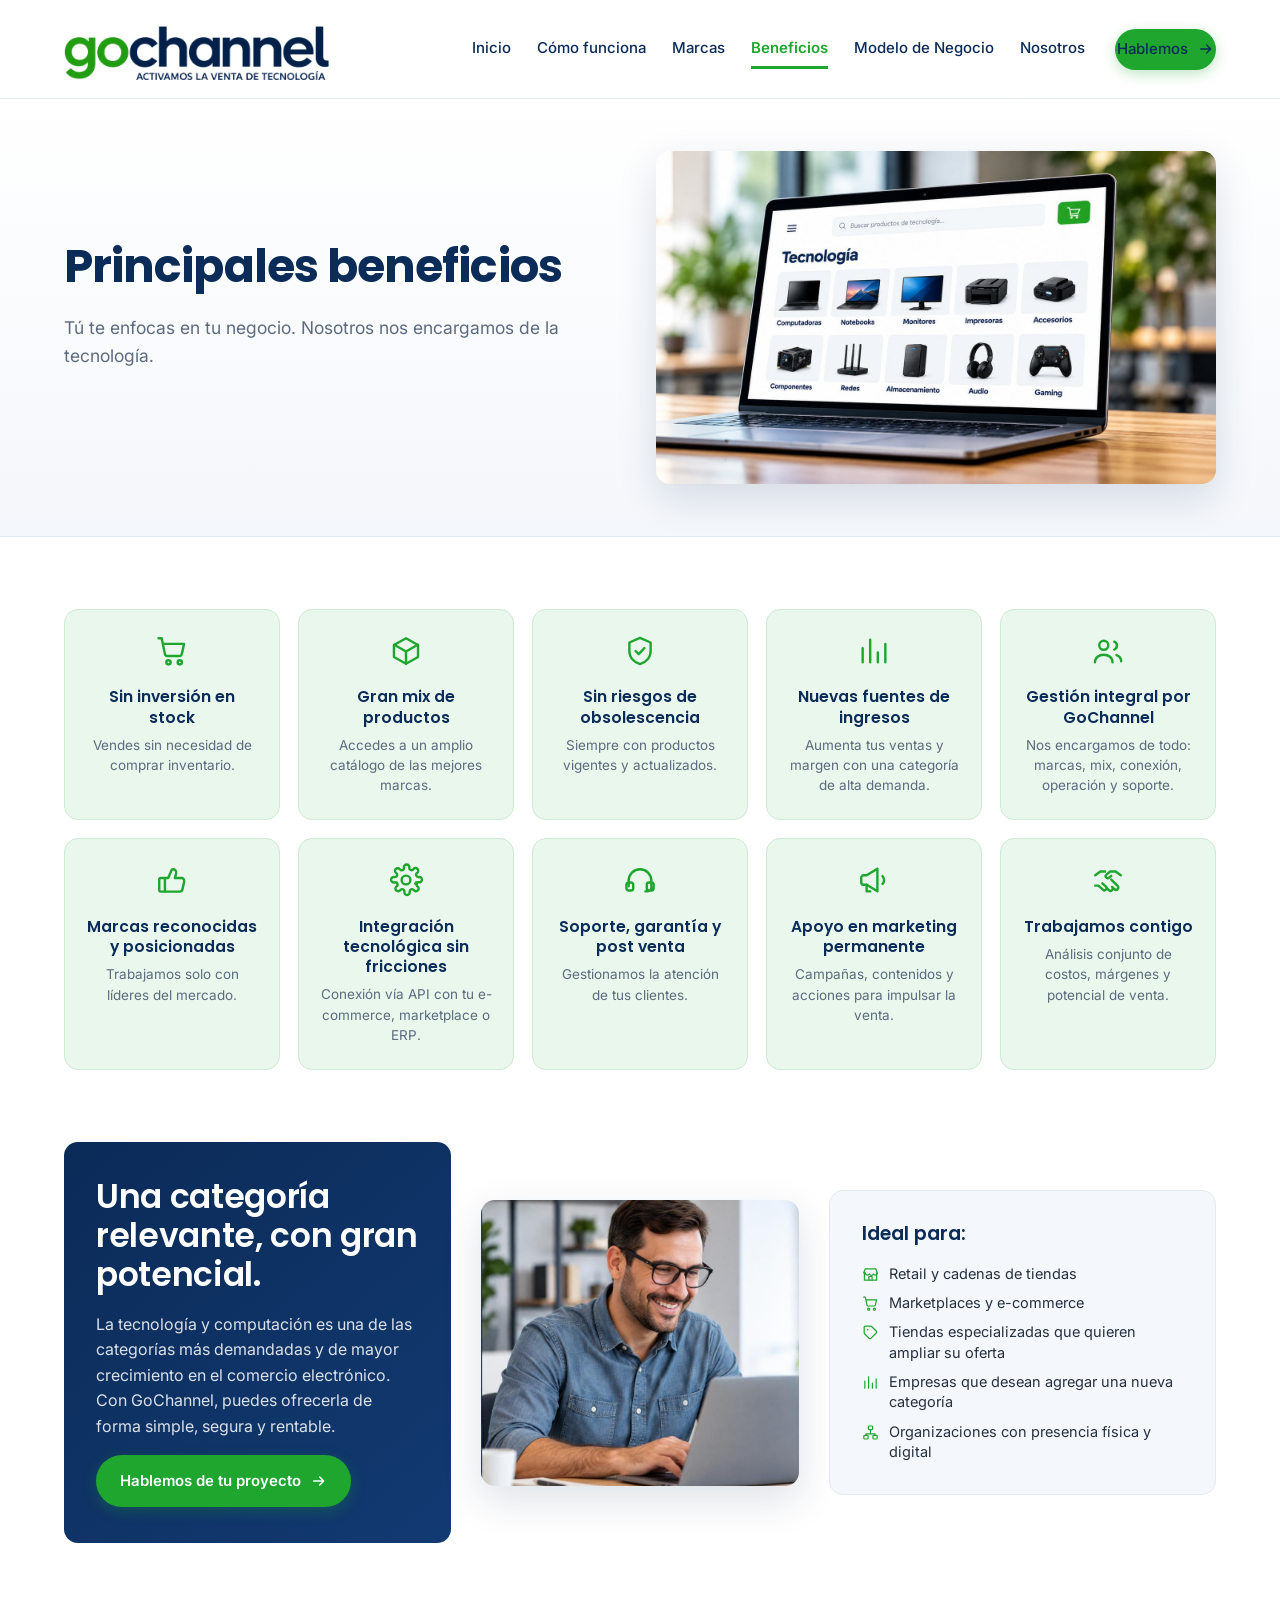
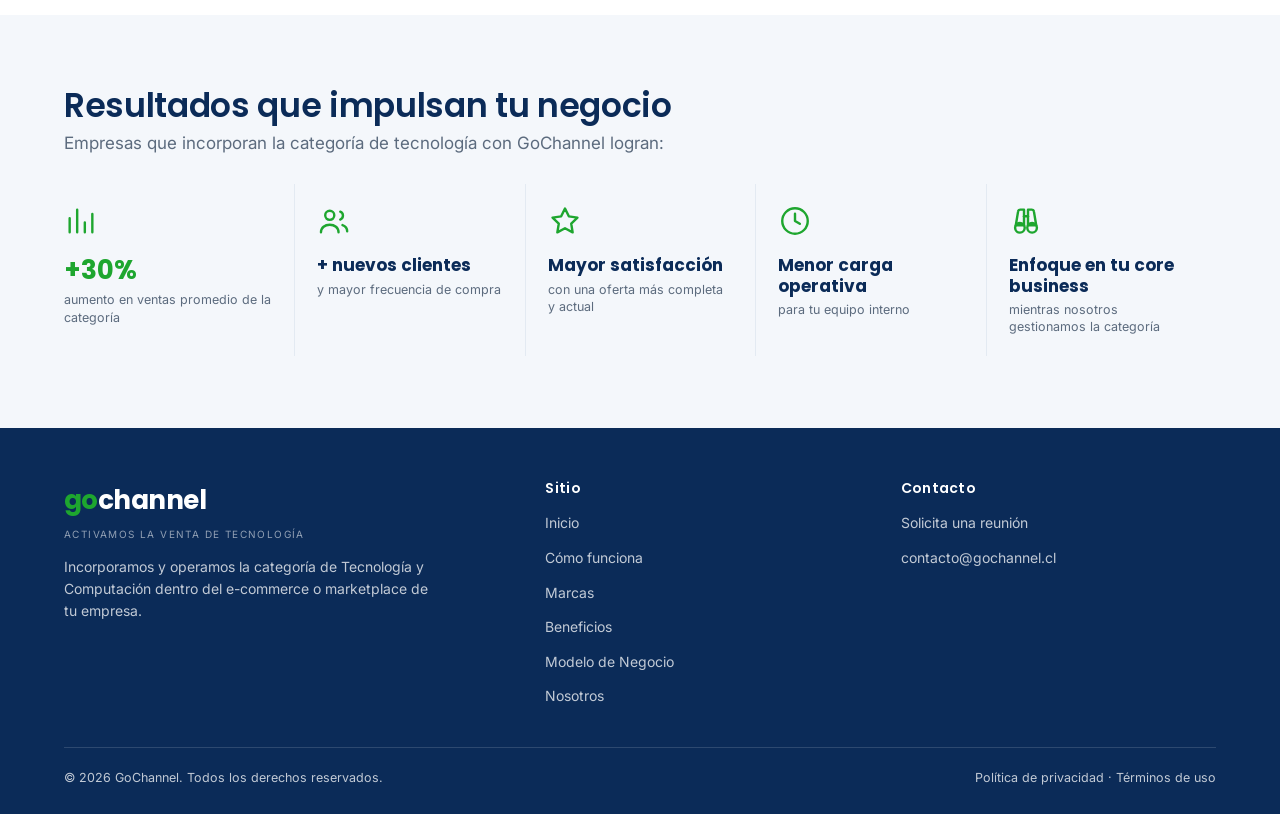
==== commit 901bcc64: "Formulario Hablemos conectado a Formspree y correo de contacto en el pie Co-Authored-By: Claude Opus" ====
--- a/beneficios.html
+++ b/beneficios.html
@@ -240,7 +240,7 @@
         <h4>Contacto</h4>
         <ul>
           <li><a href="#contacto">Solicita una reunión</a></li>
-          <!-- PENDIENTE: correo, teléfono y dirección definitivos de GoChannel. -->
+          <li><a href="mailto:contacto@gochannel.cl">contacto@gochannel.cl</a></li>
         </ul>
       </div>
     </div>
@@ -257,7 +257,9 @@
     <button class="modal-cerrar" data-cerrar aria-label="Cerrar">&times;</button>
     <h2 id="modal-titulo">Hablemos</h2>
     <p class="sub" style="font-size:15px">Cuéntanos de tu negocio y te contactamos para revisar cómo incorporar la categoría de tecnología.</p>
-    <form>
+    <form action="https://formspree.io/f/xeaowwnp" method="POST">
+      <input type="hidden" name="_subject" value="Nuevo contacto desde gochannel.cl">
+      <input type="text" name="_gotcha" tabindex="-1" autocomplete="off" style="display:none" aria-hidden="true">
       <div class="campo"><label for="c-nombre">Nombre</label><input id="c-nombre" name="nombre" required></div>
       <div class="campo"><label for="c-empresa">Empresa</label><input id="c-empresa" name="empresa" required></div>
       <div class="campo"><label for="c-correo">Correo</label><input id="c-correo" name="correo" type="email" required></div>
